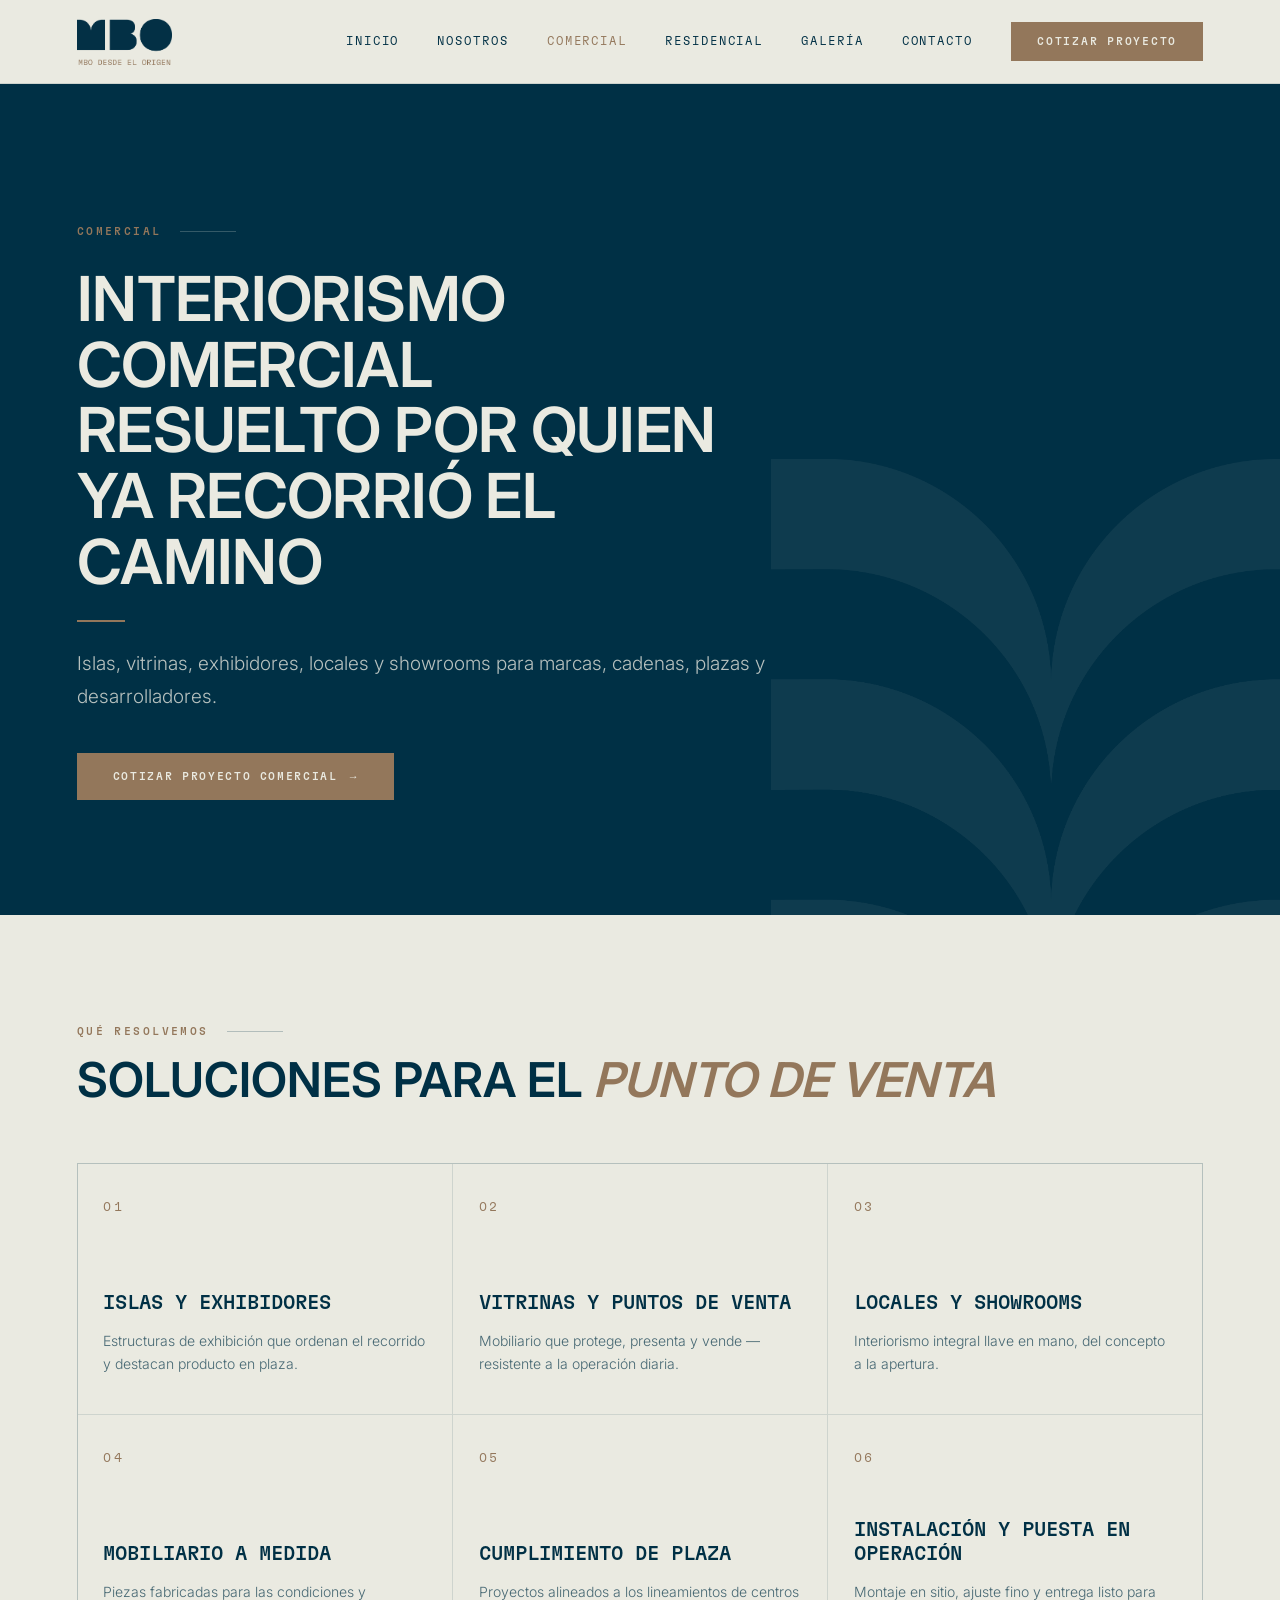
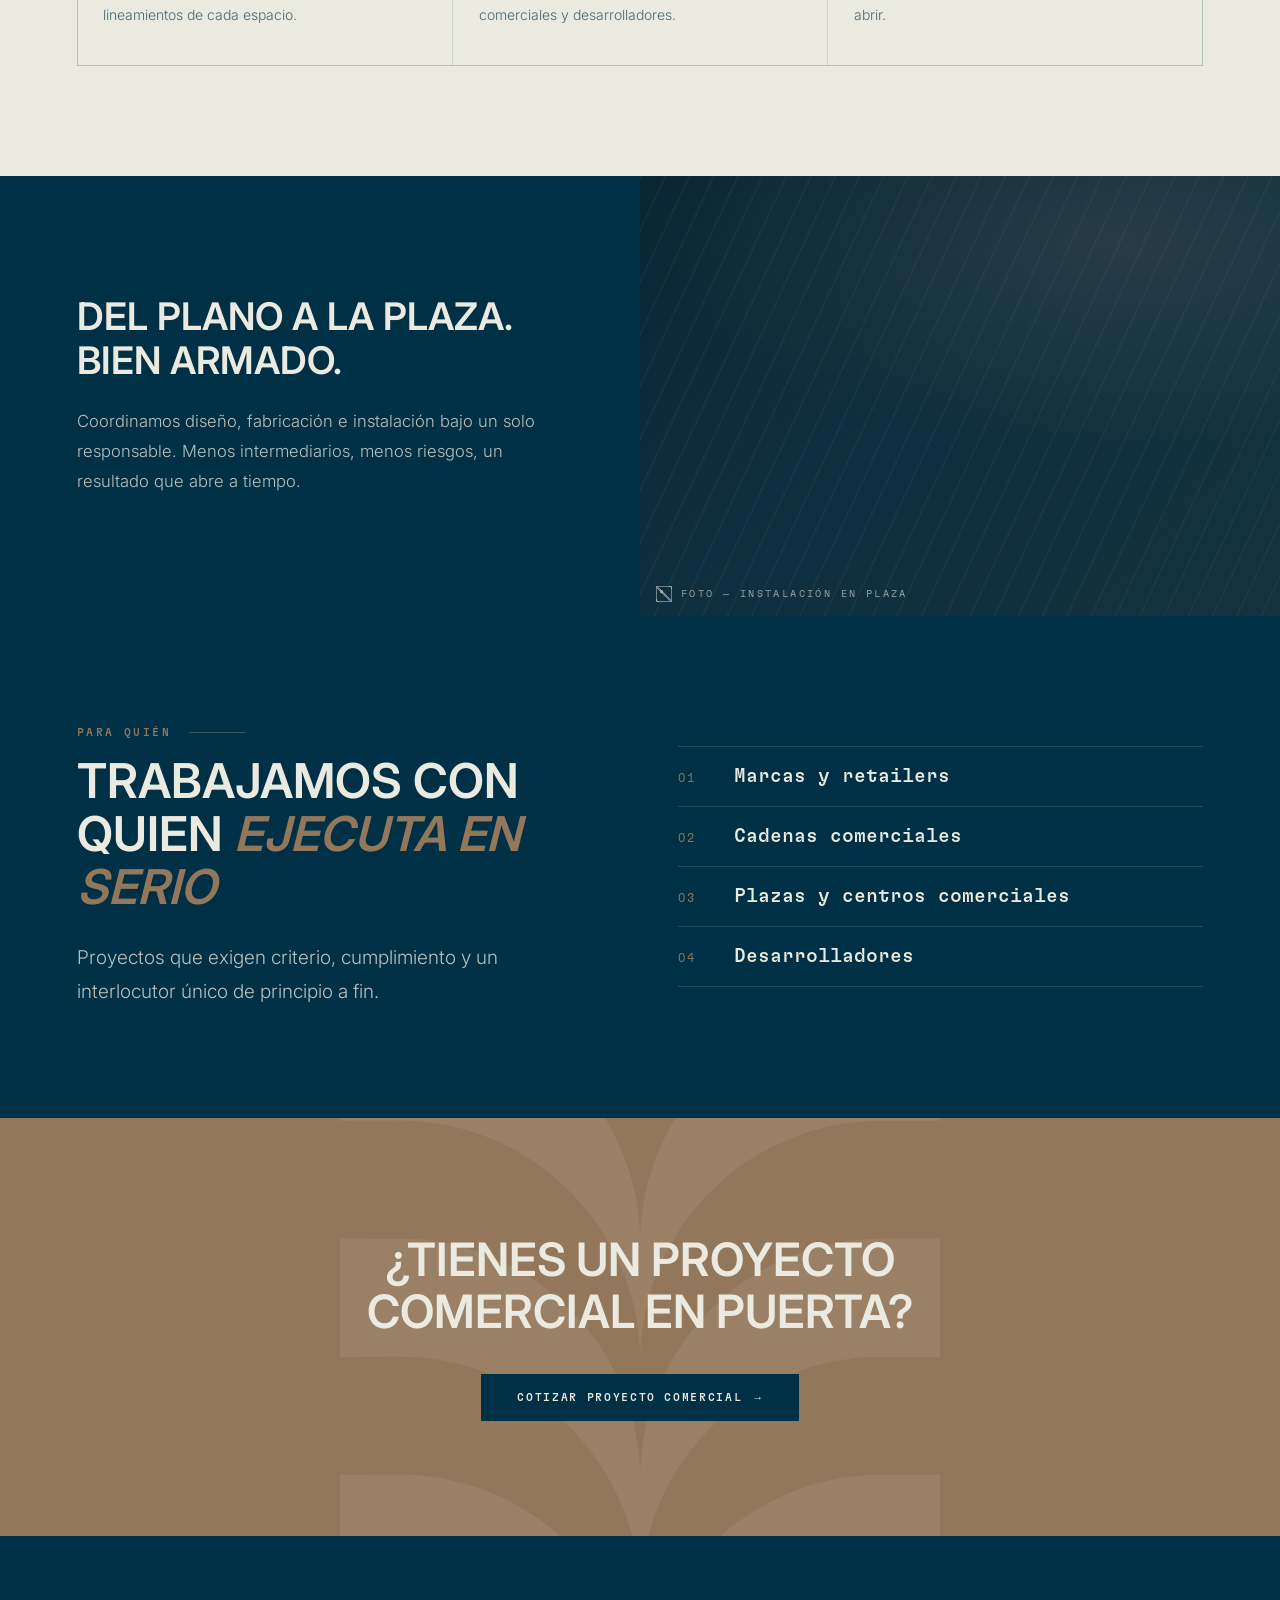
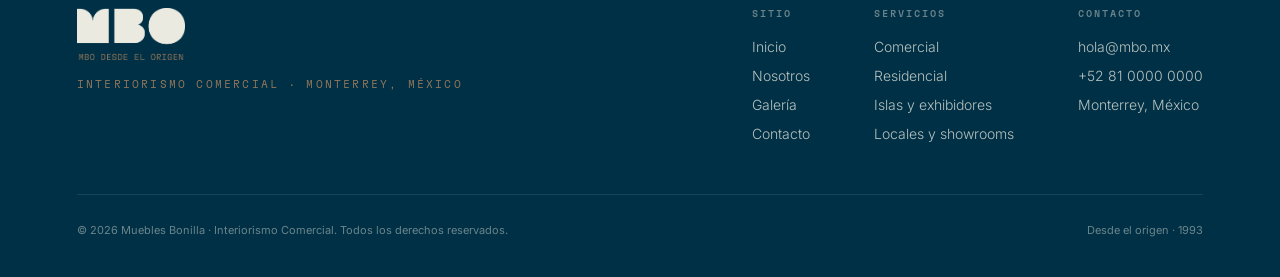
==== mbo-website/comercial.html @ 947b3371 "Add MBO website (6 pages) under mbo-website/ Static site for Muebles Bonilla · Interiorismo Comercia" ====
<!DOCTYPE html>
<html lang="es">
<head>
<meta charset="utf-8">
<meta name="viewport" content="width=device-width, initial-scale=1">
<title>Comercial — MBO · Interiorismo Comercial</title>
<link rel="stylesheet" href="css/site.css">
<style>
  .com-hero .btn{ margin-top:40px; }

  .offer{ display:grid; grid-template-columns:repeat(3,1fr); gap:1px; margin-top:56px; background:var(--acero-15); border:1px solid var(--acero-15); }
  .offer .svc{ background:var(--lamina); padding:clamp(30px,2.8vw,44px) clamp(24px,2vw,34px); display:flex; flex-direction:column; min-height:250px; border-bottom:3px solid transparent; transition:border-color 250ms; }
  .offer .svc:hover{ border-bottom-color:var(--terra); }
  .svc-num{ font-family:var(--mono); font-weight:300; font-size:13px; letter-spacing:.2em; color:var(--terra); }
  .svc-title{ font-family:var(--mono); font-weight:500; font-size:clamp(17px,1.6vw,20px); line-height:1.2; color:var(--grafito); margin:auto 0 14px; text-transform:uppercase; }
  .svc-body{ font-family:var(--sans); font-weight:300; font-size:14px; line-height:1.65; color:var(--muted); }
  @media (max-width:900px){ .offer{ grid-template-columns:1fr 1fr; } }
  @media (max-width:560px){ .offer{ grid-template-columns:1fr; } .offer .svc{ min-height:0; } }

  .aud{ display:grid; grid-template-columns:1fr 1fr; gap:clamp(40px,6vw,90px); align-items:center; }
  .aud-list{ display:flex; flex-direction:column; }
  .aud-item{ display:flex; align-items:baseline; gap:20px; padding:18px 0; border-top:1px solid rgba(234,234,225,.14); }
  .aud-item:last-child{ border-bottom:1px solid rgba(234,234,225,.14); }
  .aud-item .n{ font-family:var(--mono); font-weight:300; font-size:12px; letter-spacing:.16em; color:var(--terra); width:36px; }
  .aud-item .t{ font-family:var(--mono); font-weight:500; font-size:clamp(15px,1.5vw,19px); color:var(--lamina); }
  @media (max-width:820px){ .aud{ grid-template-columns:1fr; gap:36px; } }

  .band{ display:grid; grid-template-columns:1fr 1fr; }
  .band .ph{ min-height:clamp(260px,36vw,440px); }
  .band-txt{ background:var(--grafito); color:var(--lamina); display:flex; flex-direction:column; justify-content:center; padding:clamp(40px,6vw,90px) var(--pad-x); }
  .band-txt h3{ font-family:var(--sans); font-weight:600; font-size:clamp(24px,3vw,38px); line-height:1.15; margin-bottom:24px; text-transform:uppercase; }
  .band-txt p{ font-family:var(--sans); font-weight:300; font-size:clamp(15px,1.3vw,18px); line-height:1.8; color:var(--lamina-75); max-width:48ch; }
  @media (max-width:820px){ .band{ grid-template-columns:1fr; } }

  .cta-final{ background:var(--terra); color:var(--lamina); text-align:center; padding:clamp(64px,9vw,120px) var(--pad-x); position:relative; overflow:hidden; }
  .cta-final .sym-bg{ position:absolute; left:50%; top:50%; transform:translate(-50%,-50%); width:min(60vw,600px); opacity:.08; }
  .cta-final h2{ position:relative; z-index:1; font-family:var(--sans); font-weight:600; font-size:clamp(26px,3.6vw,46px); line-height:1.14; max-width:22ch; margin:0 auto 36px; text-transform:uppercase; }
  .cta-final .btn-wrap{ position:relative; z-index:1; }
</style>
</head>
<body>

<nav class="nav">
  <a href="index.html"><img class="nav-logo" src="assets/logo-origen-grafito.png" alt="MBO — Desde el origen"></a>
  <div class="nav-links">
    <a class="nav-link" href="index.html">Inicio</a>
    <a class="nav-link" href="nosotros.html">Nosotros</a>
    <a class="nav-link active" href="comercial.html">Comercial</a>
    <a class="nav-link" href="residencial.html">Residencial</a>
    <a class="nav-link" href="galeria.html">Galería</a>
    <a class="nav-link" href="contacto.html">Contacto</a>
    <a class="nav-cta" href="contacto.html">Cotizar proyecto</a>
  </div>
</nav>

<section class="pagehero com-hero" data-screen-label="Hero Comercial">
  <img class="sym-bg" src="assets/symbol-clara.png" alt="">
  <div class="pagehero-inner">
    <p class="eyebrow on-dark">Comercial</p>
    <h1 class="pagehero-title">Interiorismo comercial resuelto por quien ya recorrió el camino</h1>
    <div class="pagehero-rule"></div>
    <p class="pagehero-sub">Islas, vitrinas, exhibidores, locales y showrooms para marcas, cadenas, plazas y desarrolladores.</p>
    <a class="btn btn-primary" href="contacto.html">Cotizar proyecto comercial <span class="arrow">→</span></a>
  </div>
</section>

<section class="section" data-screen-label="Qué resolvemos">
  <p class="eyebrow">Qué resolvemos</p>
  <h2 class="section-title">Soluciones para el <em>punto de venta</em></h2>
  <div class="offer">
    <div class="svc"><span class="svc-num">01</span><h3 class="svc-title">Islas y exhibidores</h3><p class="svc-body">Estructuras de exhibición que ordenan el recorrido y destacan producto en plaza.</p></div>
    <div class="svc"><span class="svc-num">02</span><h3 class="svc-title">Vitrinas y puntos de venta</h3><p class="svc-body">Mobiliario que protege, presenta y vende — resistente a la operación diaria.</p></div>
    <div class="svc"><span class="svc-num">03</span><h3 class="svc-title">Locales y showrooms</h3><p class="svc-body">Interiorismo integral llave en mano, del concepto a la apertura.</p></div>
    <div class="svc"><span class="svc-num">04</span><h3 class="svc-title">Mobiliario a medida</h3><p class="svc-body">Piezas fabricadas para las condiciones y lineamientos de cada espacio.</p></div>
    <div class="svc"><span class="svc-num">05</span><h3 class="svc-title">Cumplimiento de plaza</h3><p class="svc-body">Proyectos alineados a los lineamientos de centros comerciales y desarrolladores.</p></div>
    <div class="svc"><span class="svc-num">06</span><h3 class="svc-title">Instalación y puesta en operación</h3><p class="svc-body">Montaje en sitio, ajuste fino y entrega listo para abrir.</p></div>
  </div>
</section>

<section class="band" data-screen-label="Ejecución">
  <div class="band-txt">
    <h3>Del plano a la plaza. Bien armado.</h3>
    <p>Coordinamos diseño, fabricación e instalación bajo un solo responsable. Menos intermediarios, menos riesgos, un resultado que abre a tiempo.</p>
  </div>
  <div class="ph"><span class="ph-label">Foto — Instalación en plaza</span></div>
</section>

<section class="section dark aud" data-screen-label="Para quién">
  <div>
    <p class="eyebrow on-dark">Para quién</p>
    <h2 class="section-title">Trabajamos con quien <em>ejecuta en serio</em></h2>
    <p class="section-lead">Proyectos que exigen criterio, cumplimiento y un interlocutor único de principio a fin.</p>
  </div>
  <div class="aud-list">
    <div class="aud-item"><span class="n">01</span><span class="t">Marcas y retailers</span></div>
    <div class="aud-item"><span class="n">02</span><span class="t">Cadenas comerciales</span></div>
    <div class="aud-item"><span class="n">03</span><span class="t">Plazas y centros comerciales</span></div>
    <div class="aud-item"><span class="n">04</span><span class="t">Desarrolladores</span></div>
  </div>
</section>

<section class="cta-final" data-screen-label="CTA final">
  <img class="sym-bg" src="assets/symbol-clara.png" alt="">
  <h2>¿Tienes un proyecto comercial en puerta?</h2>
  <div class="btn-wrap"><a class="btn btn-solid-dark" href="contacto.html">Cotizar proyecto comercial <span class="arrow">→</span></a></div>
</section>

<footer class="footer">
  <div class="footer-top">
    <div>
      <img class="footer-logo" src="assets/logo-origen-clara.png" alt="MBO — Desde el origen">
      <p class="footer-tag">Interiorismo comercial · Monterrey, México</p>
    </div>
    <div class="footer-nav">
      <div class="footer-col"><h4>Sitio</h4><a href="index.html">Inicio</a><a href="nosotros.html">Nosotros</a><a href="galeria.html">Galería</a><a href="contacto.html">Contacto</a></div>
      <div class="footer-col"><h4>Servicios</h4><a href="comercial.html">Comercial</a><a href="residencial.html">Residencial</a><a href="galeria.html">Islas y exhibidores</a><a href="galeria.html">Locales y showrooms</a></div>
      <div class="footer-col"><h4>Contacto</h4><a href="mailto:hola@mbo.mx">hola@mbo.mx</a><a href="tel:+528100000000">+52 81 0000 0000</a><p>Monterrey, México</p></div>
    </div>
  </div>
  <div class="footer-bottom">
    <span class="footer-copy">© 2026 Muebles Bonilla · Interiorismo Comercial. Todos los derechos reservados.</span>
    <span class="footer-copy">Desde el origen · 1993</span>
  </div>
</footer>

</body>
</html>
---- mbo-website/css/site.css ----
/* ══════════════════════════════════════════════════════════
   MBO — Interiorismo Comercial · Estilos compartidos del sitio
   ══════════════════════════════════════════════════════════ */

/* ── Fuentes de marca ── */
@font-face{ font-family:'GT Flexa Mono'; src:url('../fonts/GT-Flexa-Mono-Light.otf') format('opentype'); font-weight:300; font-style:normal; font-display:swap; }
@font-face{ font-family:'GT Flexa Mono'; src:url('../fonts/GT-Flexa-Mono-Medium.otf') format('opentype'); font-weight:500; font-style:normal; font-display:swap; }
@font-face{ font-family:'Inter'; src:url('../fonts/Inter-Variable.ttf') format('truetype'); font-weight:100 900; font-style:normal; font-display:swap; }

:root{
  --lamina:#EAEAE1;
  --acero:#3B5452;
  --grafito:#003045;
  --terra:#93775B;

  --acero-15:rgba(0,48,69,.12);
  --acero-30:rgba(0,48,69,.24);
  --grafito-08:rgba(0,48,69,.08);
  --muted:rgba(0,48,69,.70);
  --lamina-45:rgba(234,234,225,.45);
  --lamina-60:rgba(234,234,225,.62);
  --lamina-75:rgba(234,234,225,.78);

  --mono:'GT Flexa Mono','IBM Plex Mono',monospace;
  --sans:'Inter',system-ui,-apple-system,sans-serif;

  --pad-x:clamp(24px,6vw,120px);
}

*,*::before,*::after{ box-sizing:border-box; margin:0; padding:0; }
html{ scroll-behavior:smooth; }
body{ background:var(--lamina); color:var(--grafito); font-family:var(--sans); -webkit-font-smoothing:antialiased; }
img{ display:block; max-width:100%; }
a{ color:var(--grafito); text-decoration:none; }
a:hover{ color:var(--terra); }

/* ── Utilidades tipográficas ── */
.mono{ font-family:var(--mono); }
.eyebrow{
  font-family:var(--mono); font-weight:500; font-size:11px;
  letter-spacing:.22em; text-transform:uppercase; color:var(--terra);
  display:flex; align-items:center; gap:18px;
}
.eyebrow::after{ content:''; height:1px; width:56px; background:var(--acero-30); }
.eyebrow.on-dark{ color:var(--terra); }
.eyebrow.on-dark::after{ background:rgba(234,234,225,.22); }
.eyebrow.center{ justify-content:center; }
.eyebrow.center::before{ content:''; height:1px; width:56px; background:var(--acero-30); }

/* ══════════ NAV ══════════ */
.nav{
  position:sticky; top:0; z-index:100;
  background:rgba(234,234,225,.92); backdrop-filter:blur(8px);
  border-bottom:1px solid var(--acero-15);
  display:flex; align-items:center; justify-content:space-between;
  padding:0 var(--pad-x); height:84px;
}
.nav-logo{ height:46px; width:auto; }
.nav-links{ display:flex; gap:38px; align-items:center; }
.nav-link{
  font-family:var(--mono); font-size:12px; font-weight:300;
  letter-spacing:.16em; text-transform:uppercase; color:var(--grafito);
  transition:color 200ms ease;
}
.nav-link:hover{ color:var(--terra); }
.nav-link.active{ color:var(--terra); }
.nav-cta{
  font-family:var(--mono); font-size:11px; font-weight:500;
  letter-spacing:.16em; text-transform:uppercase;
  padding:13px 26px; background:var(--terra); color:var(--lamina);
  border:none; cursor:pointer; transition:opacity 200ms ease; white-space:nowrap;
}
.nav-cta:hover{ opacity:.85; color:var(--lamina); }
.nav-toggle{ display:none; }

/* ══════════ HERO INTERIOR (páginas internas) ══════════ */
.pagehero{
  background:var(--grafito); color:var(--lamina);
  padding:clamp(72px,11vw,150px) var(--pad-x) clamp(64px,9vw,120px);
  position:relative; overflow:hidden;
}
.pagehero .sym-bg{
  position:absolute; right:-4%; bottom:-18%; width:min(46vw,560px);
  opacity:.06; pointer-events:none;
}
.pagehero-inner{ position:relative; z-index:1; max-width:960px; }
.pagehero-title{
  font-family:var(--sans); font-weight:600;
  font-size:clamp(34px,5.6vw,62px); line-height:1.06; letter-spacing:-.01em;
  color:var(--lamina); margin:28px 0 26px; max-width:16ch; text-transform:uppercase;
}
.pagehero-sub{
  font-family:var(--sans); font-weight:300;
  font-size:clamp(16px,1.5vw,19px); line-height:1.7; color:var(--lamina-75);
  max-width:60ch;
}
.pagehero-rule{ width:48px; height:2px; background:var(--terra); margin-bottom:26px; }

/* ══════════ SECCIÓN GENÉRICA ══════════ */
.section{ padding:clamp(64px,9vw,110px) var(--pad-x); }
.section.dark{ background:var(--grafito); color:var(--lamina); }
.section.brand{ background:var(--grafito); color:var(--lamina); }
.section-title{
  font-family:var(--sans); font-weight:600;
  font-size:clamp(30px,4.2vw,48px); line-height:1.1; margin:16px 0 0;
  color:inherit; text-transform:uppercase;
}
.section-title em{ font-style:italic; color:var(--terra); }
.section.dark .section-title em,.section.brand .section-title em{ color:var(--terra); }
.section-lead{
  font-family:var(--sans); font-weight:300;
  font-size:clamp(16px,1.5vw,19px); line-height:1.75; max-width:62ch; margin-top:28px;
  color:var(--muted);
}
.section.dark .section-lead,.section.brand .section-lead{ color:var(--lamina-75); }

/* ══════════ PLACEHOLDER DE IMAGEN ══════════ */
.ph{
  position:relative; overflow:hidden;
  background:
    linear-gradient(135deg, #0a2635 0%, #0e2f3f 45%, #13333f 100%);
  display:flex; align-items:flex-end; isolation:isolate;
}
.ph::before{
  content:''; position:absolute; inset:0;
  background:
    radial-gradient(120% 80% at 75% 15%, rgba(147,119,91,.18), transparent 60%),
    repeating-linear-gradient(115deg, rgba(234,234,225,.035) 0 2px, transparent 2px 22px);
  z-index:0;
}
.ph-label{
  position:relative; z-index:1;
  font-family:var(--mono); font-weight:300; font-size:10px;
  letter-spacing:.24em; text-transform:uppercase; color:var(--lamina-60);
  padding:14px 16px; display:flex; align-items:center; gap:9px;
}
.ph-label::before{
  content:''; width:16px; height:16px; flex-shrink:0;
  border:1px solid var(--lamina-45);
  background:
    linear-gradient(to top right, transparent 45%, var(--lamina-45) 45% 55%, transparent 55%),
    radial-gradient(circle at 32% 34%, var(--lamina-45) 1.5px, transparent 2px);
}
.ph.light{
  background:linear-gradient(135deg,#deded3,#e6e6dc);
}
.ph.light::before{
  background:repeating-linear-gradient(115deg, rgba(0,48,69,.04) 0 2px, transparent 2px 22px);
}
.ph.light .ph-label{ color:var(--muted); }
.ph.light .ph-label::before{ border-color:var(--acero-30); }
/* Imagen real dentro de un marco .ph */
.ph > img{ position:absolute; inset:0; width:100%; height:100%; object-fit:cover; z-index:2; display:block; }

/* ══════════ BOTONES ══════════ */
.btn{
  display:inline-flex; align-items:center; gap:12px;
  font-family:var(--mono); font-size:11px; font-weight:500;
  letter-spacing:.15em; text-transform:uppercase; cursor:pointer;
  padding:15px 34px; border:2px solid transparent; transition:all 200ms ease;
}
.btn-primary{ background:var(--terra); color:var(--lamina); border-color:var(--terra); }
.btn-primary:hover{ opacity:.88; color:var(--lamina); }
.btn-solid-dark{ background:var(--grafito); color:var(--lamina); border-color:var(--grafito); }
.btn-solid-dark:hover{ opacity:.88; color:var(--lamina); }
.btn-ghost{ background:transparent; color:var(--grafito); border-color:var(--acero-30); }
.btn-ghost:hover{ border-color:var(--grafito); color:var(--grafito); }
.btn-ghost.on-dark{ color:var(--lamina); border-color:rgba(234,234,225,.3); }
.btn-ghost.on-dark:hover{ border-color:var(--lamina); color:var(--lamina); }
.btn .arrow{ font-family:var(--mono); font-weight:500; }

/* ══════════ FOOTER ══════════ */
.footer{
  background:var(--grafito); color:var(--lamina);
  padding:clamp(48px,7vw,72px) var(--pad-x) 40px;
}
.footer-top{
  display:flex; justify-content:space-between; align-items:flex-start;
  gap:48px; flex-wrap:wrap; padding-bottom:40px;
  border-bottom:1px solid rgba(234,234,225,.1);
}
.footer-logo{ height:52px; width:auto; }
.footer-tag{
  font-family:var(--mono); font-weight:300; font-size:11px;
  letter-spacing:.2em; text-transform:uppercase; color:var(--terra); margin-top:18px;
}
.footer-nav{ display:flex; gap:64px; flex-wrap:wrap; }
.footer-col h4{
  font-family:var(--mono); font-weight:500; font-size:10px;
  letter-spacing:.2em; text-transform:uppercase; color:var(--lamina-45); margin-bottom:18px;
}
.footer-col a,.footer-col p{
  display:block; font-family:var(--sans); font-weight:300; font-size:14px;
  color:var(--lamina-75); margin-bottom:12px; transition:color 150ms;
}
.footer-col a:hover{ color:var(--lamina); }
.footer-bottom{
  display:flex; justify-content:space-between; align-items:center; gap:20px;
  flex-wrap:wrap; padding-top:28px;
}
.footer-copy{ font-family:var(--sans); font-size:11px; color:var(--lamina-45); }
.footer-copy a{ color:var(--lamina-60); }

/* ══════════ RESPONSIVE ══════════ */
@media (max-width:1024px){
  .nav{ padding:0 clamp(20px,4vw,48px); }
  .nav-links{ gap:22px; }
  .nav-link{ font-size:11px; letter-spacing:.1em; }
  .nav-cta{ padding:11px 18px; }
}
@media (max-width:820px){
  .nav-link{ display:none; }
  .nav-links{ gap:0; }
}
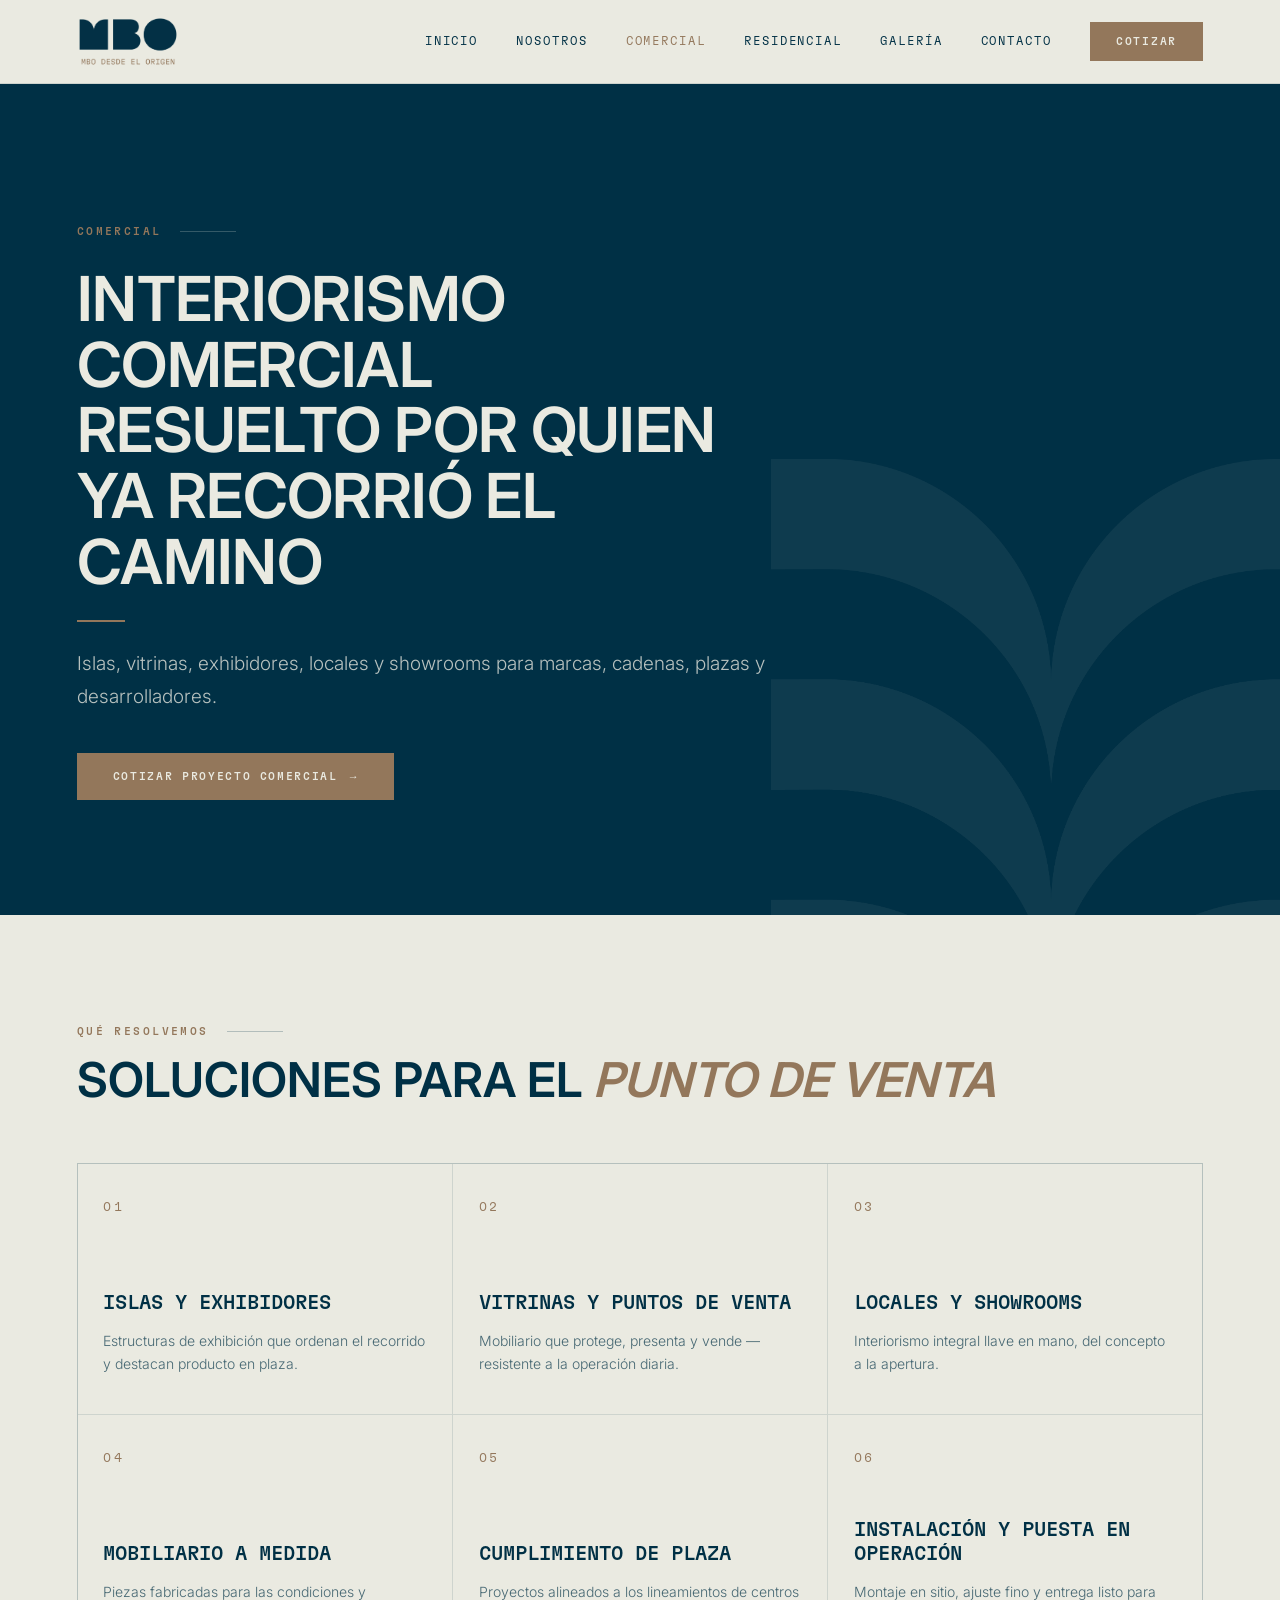
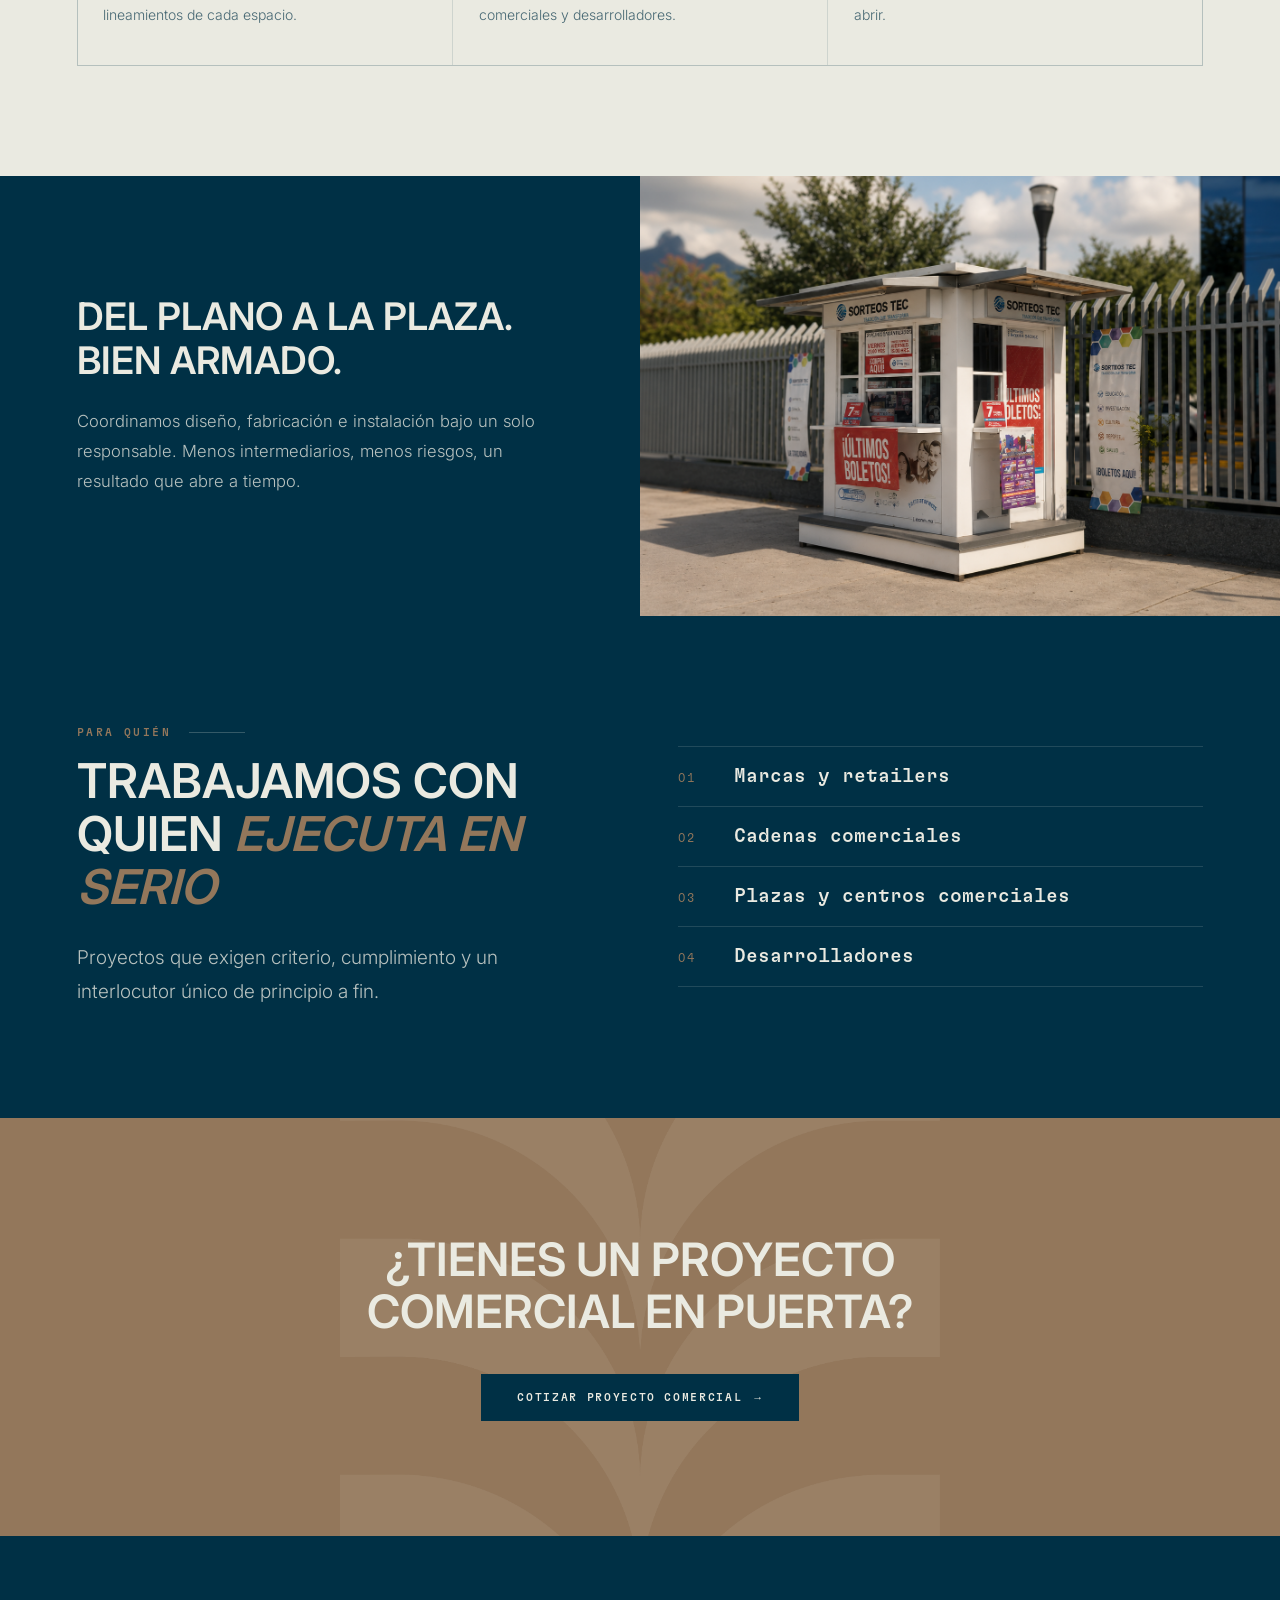
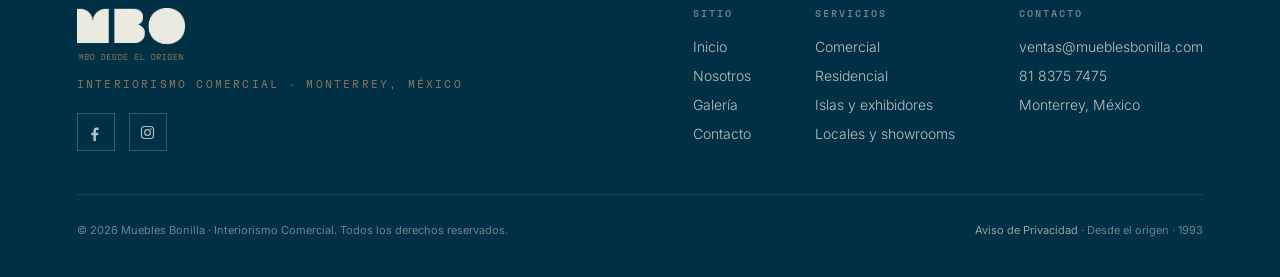
==== commit af211f24: "actualiza sitio MBO completo" ====
--- a/mbo-website/comercial.html
+++ b/mbo-website/comercial.html
@@ -41,7 +41,7 @@
 <body>
 
 <nav class="nav">
-  <a href="index.html"><img class="nav-logo" src="assets/logo-origen-grafito.png" alt="MBO — Desde el origen"></a>
+  <a class="nav-brand" href="index.html"><img class="nav-logo" src="assets/logo-nav-grafito.png" alt="MBO — Desde el origen"></a>
   <div class="nav-links">
     <a class="nav-link" href="index.html">Inicio</a>
     <a class="nav-link" href="nosotros.html">Nosotros</a>
@@ -49,7 +49,7 @@
     <a class="nav-link" href="residencial.html">Residencial</a>
     <a class="nav-link" href="galeria.html">Galería</a>
     <a class="nav-link" href="contacto.html">Contacto</a>
-    <a class="nav-cta" href="contacto.html">Cotizar proyecto</a>
+    <a class="nav-cta" href="contacto.html">Cotizar</a>
   </div>
 </nav>
 
@@ -82,7 +82,7 @@
     <h3>Del plano a la plaza. Bien armado.</h3>
     <p>Coordinamos diseño, fabricación e instalación bajo un solo responsable. Menos intermediarios, menos riesgos, un resultado que abre a tiempo.</p>
   </div>
-  <div class="ph"><span class="ph-label">Foto — Instalación en plaza</span></div>
+  <div class="ph"><img src="assets/photos/sorteos-tec-kiosko.png" alt="Kiosco Sorteos Tec instalado en exterior"></div>
 </section>
 
 <section class="section dark aud" data-screen-label="Para quién">
@@ -110,16 +110,20 @@
     <div>
       <img class="footer-logo" src="assets/logo-origen-clara.png" alt="MBO — Desde el origen">
       <p class="footer-tag">Interiorismo comercial · Monterrey, México</p>
+      <div class="footer-social">
+        <a href="https://www.facebook.com/mueblesbonilla" aria-label="Facebook" target="_blank" rel="noopener"><svg viewBox="0 0 24 24" fill="currentColor" aria-hidden="true"><path d="M14 8.5h2.5V5.2C16 5.1 14.9 5 13.6 5 10.9 5 9 6.7 9 9.7v2.6H6v3.5h3V24h3.6v-8.2h2.9l.5-3.5h-3.4V10c0-1 .3-1.5 1.9-1.5z"/></svg></a>
+        <a href="https://www.instagram.com/mueblesbonilla" aria-label="Instagram" target="_blank" rel="noopener"><svg viewBox="0 0 24 24" fill="none" stroke="currentColor" stroke-width="1.6" aria-hidden="true"><rect x="3.5" y="3.5" width="17" height="17" rx="4.5"/><circle cx="12" cy="12" r="4"/><circle cx="17" cy="7" r="1.1" fill="currentColor" stroke="none"/></svg></a>
+      </div>
     </div>
     <div class="footer-nav">
       <div class="footer-col"><h4>Sitio</h4><a href="index.html">Inicio</a><a href="nosotros.html">Nosotros</a><a href="galeria.html">Galería</a><a href="contacto.html">Contacto</a></div>
       <div class="footer-col"><h4>Servicios</h4><a href="comercial.html">Comercial</a><a href="residencial.html">Residencial</a><a href="galeria.html">Islas y exhibidores</a><a href="galeria.html">Locales y showrooms</a></div>
-      <div class="footer-col"><h4>Contacto</h4><a href="mailto:hola@mbo.mx">hola@mbo.mx</a><a href="tel:+528100000000">+52 81 0000 0000</a><p>Monterrey, México</p></div>
+      <div class="footer-col"><h4>Contacto</h4><a href="mailto:ventas@mueblesbonilla.com">ventas@mueblesbonilla.com</a><a href="tel:+528183757475">81 8375 7475</a><p>Monterrey, México</p></div>
     </div>
   </div>
   <div class="footer-bottom">
     <span class="footer-copy">© 2026 Muebles Bonilla · Interiorismo Comercial. Todos los derechos reservados.</span>
-    <span class="footer-copy">Desde el origen · 1993</span>
+    <span class="footer-copy"><a href="aviso-privacidad.html">Aviso de Privacidad</a> · Desde el origen · 1993</span>
   </div>
 </footer>
 
--- a/mbo-website/css/site.css
+++ b/mbo-website/css/site.css
@@ -55,7 +55,9 @@
   display:flex; align-items:center; justify-content:space-between;
   padding:0 var(--pad-x); height:84px;
 }
-.nav-logo{ height:46px; width:auto; }
+.nav-logo{ height:52px; width:auto; object-fit:contain; }
+.nav-brand{ display:flex; align-items:center; gap:11px; }
+.nav-brand::after{ content:""; }.nav-tag{ font-family:var(--mono); font-weight:300; font-size:9px; letter-spacing:.22em; text-transform:uppercase; color:var(--terra); line-height:1.35; border-left:1px solid var(--acero-15); padding-left:11px; }
 .nav-links{ display:flex; gap:38px; align-items:center; }
 .nav-link{
   font-family:var(--mono); font-size:12px; font-weight:300;
@@ -204,11 +206,42 @@
 /* ══════════ RESPONSIVE ══════════ */
 @media (max-width:1024px){
   .nav{ padding:0 clamp(20px,4vw,48px); }
-  .nav-links{ gap:22px; }
+  .nav-brand{ margin-right:20px; }
+  .nav-links{ gap:20px; }
   .nav-link{ font-size:11px; letter-spacing:.1em; }
   .nav-cta{ padding:11px 18px; }
 }
 @media (max-width:820px){
   .nav-link{ display:none; }
   .nav-links{ gap:0; }
-}
+  .nav-tag{ display:none; }
+}
+
+/* ══════════ REDES SOCIALES (FOOTER) ══════════ */
+.footer-social{ display:flex; gap:14px; margin-top:22px; }
+.footer-social a{
+  display:flex; align-items:center; justify-content:center;
+  width:38px; height:38px; border:1px solid rgba(234,234,225,.22);
+  color:var(--lamina-75); transition:all 200ms ease;
+}
+.footer-social a:hover{ border-color:var(--terra); color:var(--terra); }
+.footer-social svg{ width:17px; height:17px; }
+.footer-bottom a{ color:var(--lamina-60); transition:color 150ms; }
+.footer-bottom a:hover{ color:var(--lamina); }
+
+/* ══════════ FRANJA DE CLIENTES ══════════ */
+.clients{ background:var(--lamina); padding:clamp(48px,6vw,72px) var(--pad-x); border-top:1px solid var(--acero-15); }
+.clients-label{
+  font-family:var(--mono); font-weight:500; font-size:10px; letter-spacing:.24em;
+  text-transform:uppercase; color:var(--terra); text-align:center; margin-bottom:clamp(32px,4vw,48px);
+}
+.clients-row{
+  display:flex; flex-wrap:wrap; align-items:center; justify-content:center;
+  gap:clamp(32px,5vw,72px);
+}
+.client-mark{
+  font-family:var(--mono); font-weight:500; font-size:clamp(15px,1.5vw,19px);
+  letter-spacing:.14em; text-transform:uppercase; color:var(--grafito);
+  opacity:.34; filter:grayscale(1); transition:opacity 250ms ease, color 250ms ease;
+}
+.client-mark:hover{ opacity:.9; color:var(--terra); }
